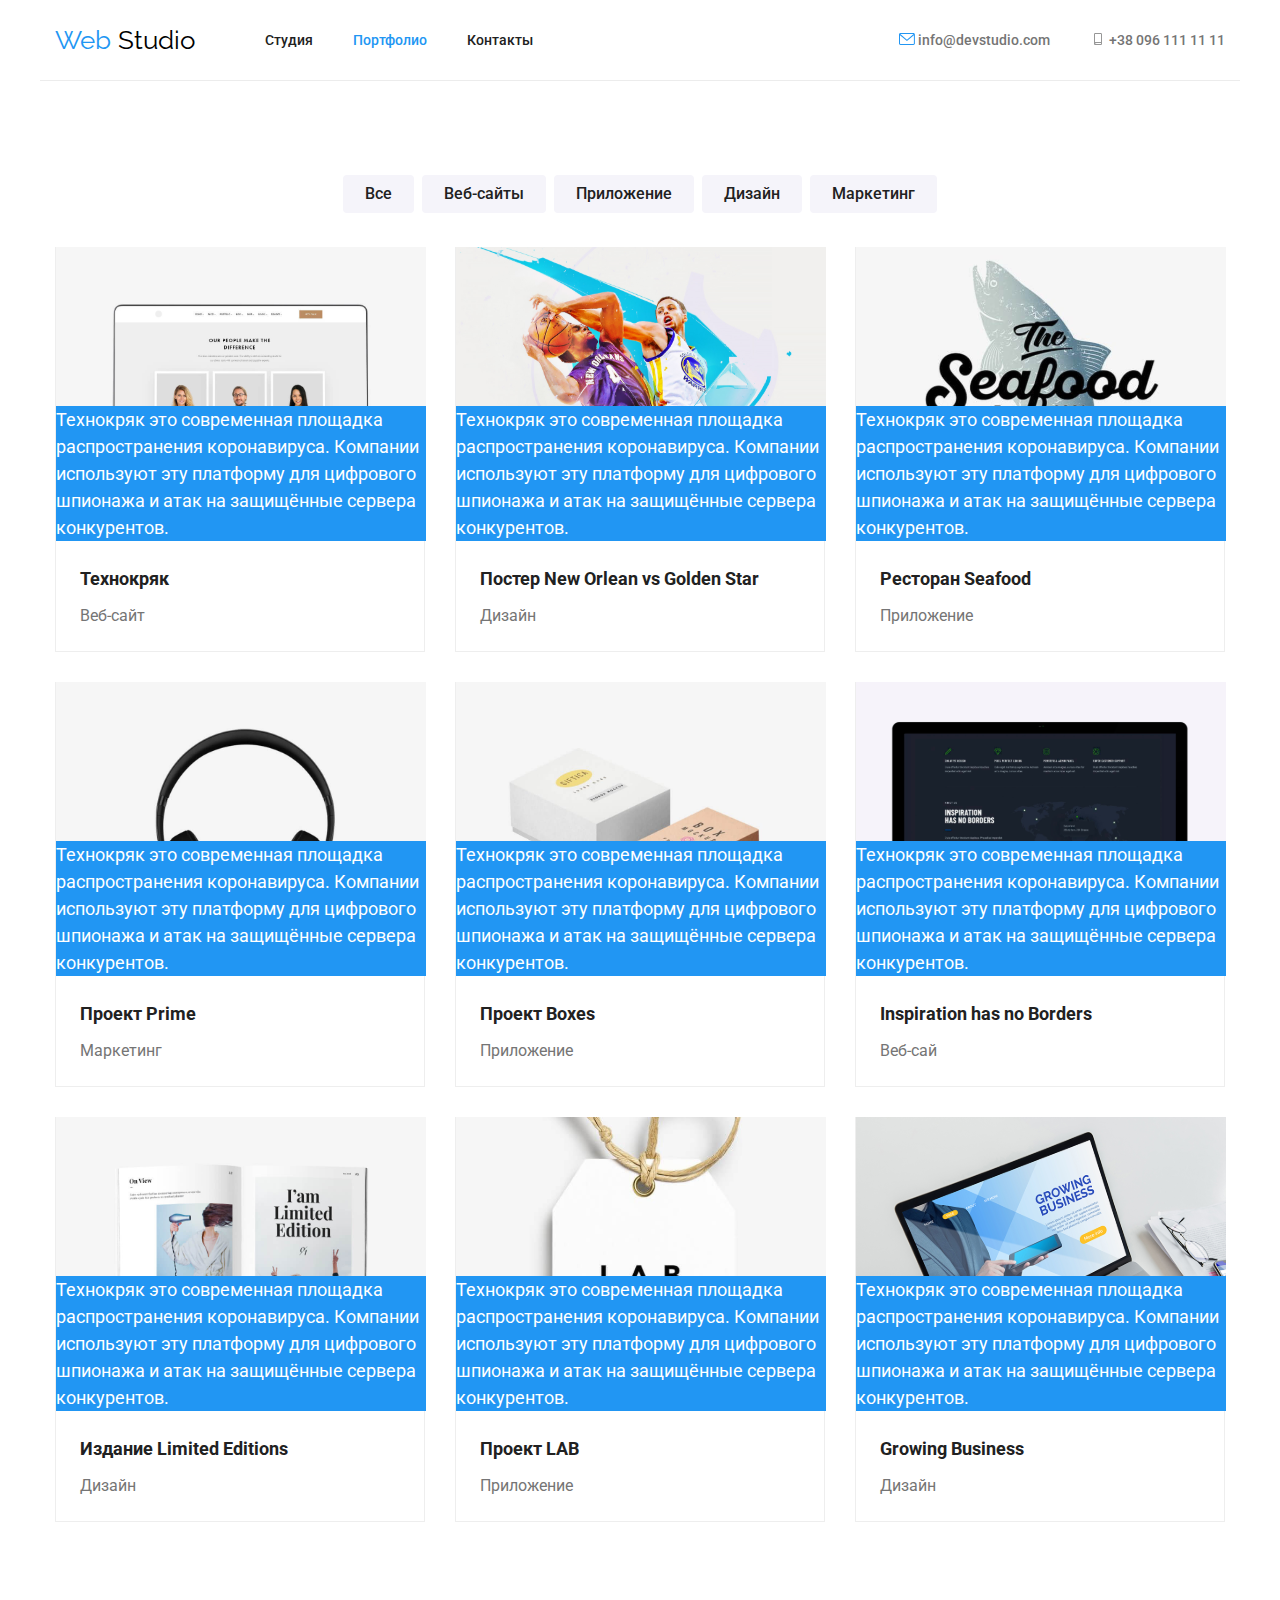
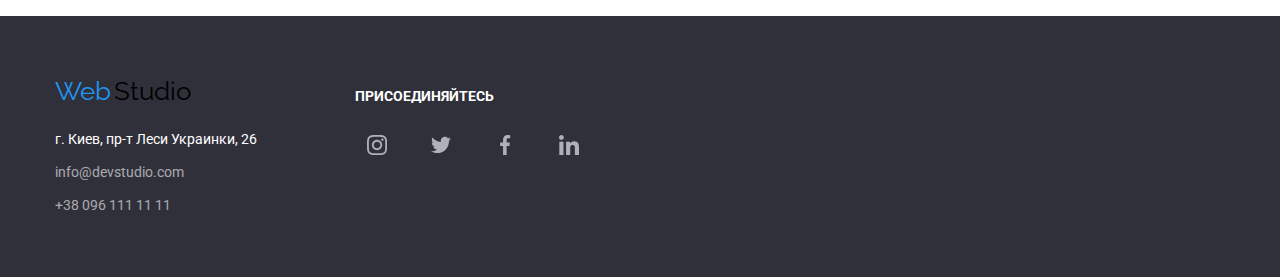
==== portfolio.html @ 3f3c2514 "Верстка сайта ver.1" ====
<!DOCTYPE html>
<html lang="en">
<head>
    <meta charset="UTF-8">
    <meta name="viewport" content="width=device-width, initial-scale=1.0">
    <title>portfolio</title>
    <link href="https://fonts.googleapis.com/css2?family=Raleway:wght@700&family=Roboto:wght@400;500;700&display=swap" rel="stylesheet">
    <link rel="stylesheet" href="./css/normalize.css">
    <link rel="stylesheet" href="./css/styles.css" >
    
</head>
<body>
        <!--Шапка-->
        <header class="header">
            <div class="container-nav">
                <div class="nav-container">
                    <nav class="nav-container">
                 
                        <a class="link list" href="./index.html"><span class="title-web logo link list">Web </span><span class="title-studio logo link list">Studio</span></a>
                            <ul class="site-nav-portfolio list nav-container">
                                <li class="link"><a class="link list" href="./index.html">Студия</a></li>
                                <li class="link"><a class="link list current" href="./portfolio.html">Портфолио</a></li>
                                <li class="link"><a class="list link" href="">Контакты</a></li>
                            </ul>
                
                    </nav>
                    
                        <ul class="auth-nav list nav-container">
                            <li class="link">
                                <a class="list link" href="mailto:info@devstudio.com">
                                    <svg class="auth-nav-svg" width="16" height="12">
                                        <use href="./images/symbol-defs.svg#icon-envelope"></use>
                                    </svg>
                                    info@devstudio.com
                                </a>   
                            </li>
                            <li class="link">
                                <a class="list link" href="tel:+380961111111">
                                    <svg class="auth-nav-svg" width="16" height="12">
                                        <use href="./images/symbol-defs.svg#icon-smartphone"></use>
                                    </svg>
                                    +38 096 111 11 11
                                </a>
                            </li>
                        </ul>
                    </div>
                       
            </div>
         </header>
<main>
    
    <section class="section-filtr">

        <div class="container-filtr">
            <ul class="list projects-filtr">
                <li class="link"><button class="filtr btn list link" type="button">Все</button></li>
                <li class="link"><button class="filtr btn list link" type="button">Веб-сайты</button></li>
                <li class="link"><button class="filtr btn list link" type="button">Приложение</button></li>
                <li class="link"><button class="filtr btn list link" type="button">Дизайн</button></li>
                <li class="link"><button class="filtr btn list link" type="button">Маркетинг</button></li>
            </ul>
        </div>
                
        <div class="container-projects">
            <ul class="list projects item">
                <div class="list-item">
                    <li class="">
                        <div class="container projectr about">
                            <a class="list" href="">
                                <img src="./images_portfolio/img.svg" width="370"
                                alt="">
                                <p class="project-title">Технокряк </p>
                                <p class="project-filtr">Веб-сайт</p>
                                <p class="projectr-about">Технокряк это современная площадка распространения коронавируса. Компании используют
                                эту платформу для цифрового шпионажа и атак на защищённые сервера конкурентов.</p> 
                            </a>
                        </div>    
                    </li>
                </div>
                <div class="list-item">
                    <li class="">
                        <div class="container projectr about">
                            <a class="list" href="">
                                <img src="./images_portfolio/img2.svg" width="370"
                             alt="">
                                <p class="project-title">Постер New Orlean vs Golden Star</p>
                                <p class="project-filtr">Дизайн</p>
                                <p class="projectr-about">Технокряк это современная площадка распространения коронавируса. Компании используют
                                    эту платформу для цифрового шпионажа и атак на защищённые сервера конкурентов.</p>
                            </a>
                        </div>
                    </li>
                </div>
                <div class="list-item">
                    <li class="">
                        
                        <div class="container projectr about">
                            <a class="list" href="">
                                <img src="./images_portfolio/img3.svg" width="370"
                        height="294" alt="">
                                <p class="project-title">Ресторан Seafood</p>
                                <p class="project-filtr">Приложение</p>
                                <p visibility: hidden; class="projectr-about">Технокряк это современная площадка распространения коронавируса. Компании используют
                                эту платформу для цифрового шпионажа и атак на защищённые сервера конкурентов.</p>
                            </a>
                        </div>
                        
                    </li>
                </div>
                <div class="list-item">
                    <li class="">
                        
                        <div class="container projectr about">
                            <a class="list" href="">
                                <img src="./images_portfolio/img4.svg" width="370"
                                alt="">
                                <p class="project-title">Проект Prime</p>
                                <p class="project-filtr">Маркетинг</p>
                                <p class="projectr-about">Технокряк это современная площадка распространения коронавируса. Компании используют
                                эту платформу для цифрового шпионажа и атак на защищённые сервера конкурентов.</p>
                            </a>
                        </div>
                    </li>
                </div>
                <div class="list-item">
                    <li class="">
                        
                        <div class="container projectr about">
                            <a class="list" href="">
                                <img src="./images_portfolio/img5.svg" width="370"
                                alt="">
                                <p class="project-title">Проект Boxes</p>
                                <p class="project-filtr">Приложение</p>
                                <p class="projectr-about">Технокряк это современная площадка распространения коронавируса. Компании используют
                                    эту платформу для цифрового шпионажа и атак на защищённые сервера конкурентов.</p>
                            </a>
                        </div>
                    </li>
                </div>
                <div class="list-item">
                    <li class="">
                        
                        <div class="container projectr about">
                            <a class="list" href="">
                                <img src="./images_portfolio/img6.svg" width="370"
                                height="294" alt="">
                                <p class="project-title">Inspiration has no Borders</p>
                                <p class="project-filtr">Веб-сай</p>
                                <p class="projectr-about">Технокряк это современная площадка распространения коронавируса. Компании используют
                                    эту платформу для цифрового шпионажа и атак на защищённые сервера конкурентов.</p>
                            </a>
                        </div>
                    </li>
                </div>
                <div class="list-item">
                    <li class="">
                           
                        <div class="container projectr about">
                            <a class="list" href="">
                                <img src="./images_portfolio/img7.svg" width="370"
                                 height="294" alt=""> 
                                <p class="project-title">Издание Limited Editions</p>
                                <p class="project-filtr">Дизайн</p>
                                <p class="projectr-about">Технокряк это современная площадка распространения коронавируса. Компании используют
                                    эту платформу для цифрового шпионажа и атак на защищённые сервера конкурентов.</p>
                            </a>
                        </div>
                    </li>
                </div>
                <div class="list-item">
                    <li class="">
                        
                        <div class="container projectr about">
                            <a class="list" href="">
                                <img src="./images_portfolio/img8.svg" width="370"
                                height="294" alt="">
                                <p class="project-title">Проект LAB</p>
                                <p class="project-filtr">Приложение</p>
                                <p class="projectr-about">Технокряк это современная площадка распространения коронавируса. Компании используют
                                    эту платформу для цифрового шпионажа и атак на защищённые сервера конкурентов.</p>
                            </a>
                        </div>
                    </li>
                </div>
                <div class="list-item">
                    <li class="">
                        
                        <div class="container projectr about">
                            <a class="list" href="">
                                <img src="./images_portfolio/img9.svg" max-width="370"
                                height="294" alt="">
                                <p class="project-title">Growing Business</p>
                                <p class="project-filtr">Дизайн</p>
                                <p class="projectr-about">Технокряк это современная площадка распространения коронавируса. Компании используют
                                    эту платформу для цифрового шпионажа и атак на защищённые сервера конкурентов.</p>
                            </a>
                        </div>
                    </li>  
                </div>      
            </ul>
         </div>
        
</section>
</main>
<footer>
    <div class="container">
            <div class="container-address">
                <div class="container-webstudio">
                    <a class="title link list" href="./index.html">
                        <span class="title-web">Web</span> <span class="title-studio">Studio</span>
                    </a>
            </div>
            <address>
                <ul class="list">
                    <li class="street">г. Киев, пр-т Леси Украинки, 26</li>
                    <li class="address"><a class="address link list" href="mailto:info@devstudio.com">info@devstudio.com</a></li>
                    <li class="address"><a class="address link list" href="tel:+380961111111">+38 096 111 11 11</a></li>
                </ul>
            </address>  
        </div>
        <div class="container-folow-me">         
            <p class="footer-title">Присоединяйтесь</p>
            <ul class="folow list">
                <li class="folow social-link">
                    <div class="team-icon">
                        <a class="link list" href="" aria-label="Силка на instagram" target="_blank" rel="noopener noreferrer">
                            <svg class="team-icon-svg">
                                <use href="./images/symbol-defs.svg#icon-instagram"></use>
                            </svg> 
                        </a>
                    </div>
                </li>
                <li class="folow social-link">
                    <div class="team-icon">
                        <a class="link list" href="" aria-label="Силка на twitter" target="_blank" rel="noopener noreferrer">
                            <svg class="team-icon-svg">
                                <use href="./images/symbol-defs.svg#icon-twitter"></use>
                            </svg> 
                        </a>
                    </div>
                </li>
                <li class="folow social-link">
                    <div class="team-icon">
                        <a class="link list" href="" aria-label="Силка на facebook" target="_blank" rel="noopener noreferrer">
                            <svg class="team-icon-svg">
                                <use href="./images/symbol-defs.svg#icon-facebook"></use>
                            </svg> 
                        </a>
                    </div>
                </li>
                <li class="folow social-link">
                    <div class="team-icon">
                        <a class="link list" href="" aria-label="Силка на linkedin" target="_blank" rel="noopener noreferrer">
                            <svg class="team-icon-svg">
                                <use href="./images/symbol-defs.svg#icon-linkedin"></use>
                            </svg> 
                        </a>
                    </div>
                </li>
            </ul>  
    </div>
               <!-- 
                                <b>Подпишитесь на рассылку</b>
                                <ul> 
                                    <li><a href="mailto:info@devstudio.com">E-mail</a></li>
                                    <li><button type="button" class="link" >Подписаться</button></li>
                                </ul> 
                        -->
                </div>
    </div>
    
</footer>
</body>
</html>
---- css/styles.css ----
/* CSS rules to specify families

font-family: 'Raleway', sans-serif;
font-family: 'Roboto', sans-serif; */

*,*::before,
*::after {
  box-sizing: inherit;
  /* outline: 1px solid red; */
}
/*  CCS перемение*/
:root {
   --primary-text-color: #757575;
   --title-text-color: #212121;
   --color-text-white: #ffffff 
}

body {
    box-sizing: border-box;
    background-color: #ffffff;
    color: var(--primary-text-color);
    font-family: 'Roboto', sans-serif;
    font-size: 14px;
    
}  
img {
    display: block;
}

h2, h3, p, img {
    margin: 0 0;
}

.list {
    border: none;
    list-style: none; 
    text-decoration: none;
    margin: 0 0;
    padding: 0 0;
   }

.container-nav {
    width: 1200px;
    padding-left: 15px;
    padding-right: 15px;
    margin: 0 auto;
    border-bottom: 1px solid #ECECEC;
    
}   
.nav-container {
    display: flex;
    align-items: center;
}

.header > .container {
    width: 1200px;
    padding: 25px 15px; 
    margin: 0 auto;
    
}   


/* .logo.link:hover,
.logo.link:focus, */
.site-nav .link:hover,
.site-nav .link:focus,
.auth-nav .link:hover,
.auth-nav .link:focus {
    color: #2196f3;
}

.site-nav .link.current,
.site-nav-portfolio .link.current{
    color: #2196F3;
    } 

.social-link :hover,
.social-link :focus {
    background-color: #2196F3;
}

.team-icon-svg :hover,
.team-icon-svg :focus {
    fill: #fff;
}

.conteiner-clients-logo :hover,
.conteiner-clients-logo :focus {
    border: 1px solid #2196F3;
    border-radius: 4px;
}
    
.site-nav .list {
    padding-top: 32px;
    padding-bottom: 32px;
    
    color: #212121;
    font-weight: 500;
    line-height: 1.142;
    } 

.site-nav .link:not(:last-child),
.auth-nav .link:not(:last-child){
    margin-right: 40px;
} 
.auth-nav{
    margin-left: auto;
}
.auth-nav .list {
    padding-top: 32px;
    padding-bottom: 32px;
    
    justify-content: flex-end;
    color: var(--primary-text-color);
    font-weight: 500;
    line-height:1.142;
   }

.auth-nav-svg {
    width: 16;
    height: 12;
}   

/* site nav */  
.title-web {
    padding-top: 24px;
    padding-bottom: 24px;

    font-family: 'Raleway', sans-serif;
    color:#2196F3;
    font-size: 26px;
    line-height: 1.192;
   
}

.title-studio {
    padding-top: 24px;
    padding-bottom: 24px;
    margin-right: 70px;
    font-family: 'Raleway', sans-serif;
    color: #000000;
    font-size: 26px;
    line-height: 1.192;
    }


   /*main*/

.hero {
    /* background:rgba(47, 48, 58, 0.8); */
    background-image: linear-gradient(to right, rgba(47, 48, 58, 0.8), rgba(47, 48, 58, 0.8)), url('../images/Header.jpg');
    background-repeat: no-repeat;
    background-size: cover;
    background: ;
   }

.hero .container {
    width: 1200px;
    height: 600px;
    padding: 120px 60px;
    margin: auto;
   
}
.hero-title {
/*    
    left: 732px;
    top: 440px; */
    color: var(--color-text-white);
    font-size: 44px;
    font-weight: 900;
    line-height:1.363;
    text-align: center;
    text-transform: uppercase;
    /* width: 1600px;
    height: 600px; */
    /* left: 0px; */
    /* top: 80px; */
    /* background: rgba(47, 48, 58, 0.8); */
    }
    
 .title-main {
    color: var(--title-text-color);
    font-weight: bold;
    font-size: 36px;
    line-height: 1.166;
    text-align: center;
    }

.baner {
    margin: 30px auto;
    width: 200px;
    height: 50px;
    padding: 10px 32px;
    color: var(--color-text-white);  
    background-color: #2196F3;  
    font-size: 16px;
    font-weight: 700;
    line-height:0.533;
    display: flex;
    align-items: center;
    text-align: center;
    box-shadow: 0px 4px 4px rgba(0, 0, 0, 0.15);
    border-radius: 4px;
    }

.btn-baner:hover,
.btn-baner:focus {
    color: var(--title-text-color);
    background-color: #ffffff;
    }

    /* Особености */




 .promo > .container {
    width: 1200px;
    padding: 94px 15px;
    margin: 0 auto;
}

.promo  .list {
    display: flex;
}

.promo  .feature:not(:last-child) {
    margin-right: 30px;
}

.future-images {
    width: 270px;
    height: 120px;
    background: #F5F4FA;
    border-radius: 4px;
    padding: 25px 100px;
}

.svg-future {
    width: 70px;
    height: 70px;
}

.feature > .title  {
    color: var(--title-text-color); 
    font-weight: bold;
    font-size: 14px;
    line-height: 0.875;
    text-transform: uppercase;
    margin-top: 30px;
    }

.feature > .about {
    width: 270px;
    margin-top: 10px;
    line-height: 1.714;
   }

/* .promo .container {
    width: 270px;

}

.feature {
    width: 270px;
    height: 120px;
    background: #F5F4FA;
    border-radius: 4px;
    padding: 25px 100px;
} */

 /* about-us */

.about-us > .container {
        width: 1200px;
        padding-top: 0;
        padding-bottom: 94px;
        padding-left: 15px;
        padding-right: 15px;
        margin: 0 auto;
        }

.about-us  .list{
    display: flex;
    margin-top: 50px;
}

.about-us .box:not(:last-child){
margin-right: 30px;
}

.box {
    position: relative;
}

.box .wwd {
    position: absolute;
    bottom: 0;
    left: 0;
    padding: 27px 85px;
    width: 370px;
    font-size: 14px;
    line-height: 1.142;
    text-align: center;
    font-weight: bold;
    text-transform: uppercase;
    color: var(--color-text-white);
    background-color: rgba(47, 48, 58,0.8); 
}

   /* Наша команда */

.team > .container {
    width: 1200px;
    padding: 94px 15px;
    margin: 0 auto;
    background: #F5F4FA;
 }

.team  .list {
    display: flex;
} 

.team .team-card:not(:last-child){
    margin-right: 30px;
}
.team .team-card {
    margin-top: 50px;
    box-shadow: 0px 1px 3px rgba(0, 0, 0, 0.12), 0px 1px 1px rgba(0, 0, 0, 0.14), 0px 2px 1px rgba(0, 0, 0, 0.2);
    border-radius: 0px 0px 4px 4px;
 }
.team .team-name {
     margin-top: 30px;
     margin-bottom: 10px;
     color: var(--title-text-color);
     font-size:  16px;
     font-weight: 500;
     line-height: 1.187;
     text-align: center;
     }
.team .team-prof  {
     margin-bottom: 16px;
     font-size: 16px;
     line-height: 1.187;
     text-align: center;
     }

.list.social {
    margin-bottom: 24px;
    margin-left: 32px;
}
     
.team-icon {
    display: flex;
    align-items: center;
    justify-content: center;
    width: 44px;
    height: 44px;
    margin-right: 10px;
    border-radius: 50%;
    
}

.team-icon-svg {
    width: 20px;
    height: 20px;
    fill: #AFB1B8;
}


    /* clients */

.clients .container {
    width: 1200px;
    padding: 94px 15px;
    margin: 0 auto;
}

.clients .list {
    margin-top: 50px;
    display: flex;
    /* justify-content: center; */
    
}

/* .clients .clients-padding{
    display: block;
    padding-left: 50px;
    width: 170px;
    border: 1px solid #AFB1B8;
    box-sizing: border-box;
    border-radius: 4px;
    align-items: center;
    justify-content: center;
} */

.conteiner-clients-logo {
    width: 170px;
    height: 90px;
    display: flex;
    align-items: center;
    justify-content: center;
    border: 1px solid #AFB1B8;
    border-radius: 4px;
    
    
}

.clients-logo-svg {
    display: flex;
}

.clients .clients-padding:not(:last-child){
    margin-right: 30px;
} 

    /* footer */
footer {
       background: #2F303A;
}
footer .container {
    display: flex;
    flex-direction: row;
    width: 1200px;
    padding: 60px 15px;
    margin: 0 auto;
}

.container-address {
    width: 300px;
}
.footer-title {
    width: 300px;
    color: var(--color-text-white);
    line-height: 16px;
    letter-spacing: 1.142;
    font-weight: bold;
    text-transform: uppercase;
}
.street {
    width: 300px;
    margin-top: 20px;
    color: var(--color-text-white);
    line-height: 24px;
    letter-spacing: 1.714;
    font-style: normal;
}
.address {
    margin-top: 9px;
    color:rgba(255, 255, 255, 0.6);
    line-height: 24px;
    font-style: normal;
}

.container-folow-me {
    width: 300px;
    padding-top: 12px;
} 

.container-folow-me .folow.list {
    display: flex;
    flex-wrap: wrap;
    width: 300px;
    margin-top: 20px;
   }

.folow {
    margin-right: 10px;
   }

.folow.list:not(:last-child) {
    margin-right: 0;
}

.container-folow {
    display: block;
    width: 600px;
    padding-top: 12px;
    
}

/* CSS Portfolio */

.site-nav-portfolio .link{
    padding-top: 32px;
    padding-bottom: 32px;
    
    color: #212121;
    font-weight: 500;
    font-weight: 14px;
    line-height: 1.142x;
    }

.site-nav-portfolio .link:not(:last-child),
.auth-nav .link:not(:last-child){
    margin-right: 40px;
}

.site-nav-portfolio .link:hover,
.site-nav-portfolio .link:focus,
.address :hover,
.address :focus {
    color: #2196f3;
}  

.btn:hover,
.btn:focus {
    color: var(--color-text-white);
    background-color: #2196F3;
    box-shadow: 0px 3px 1px rgba(0, 0, 0, 0.1), 0px 1px 2px rgba(0, 0, 0, 0.08), 0px 2px 2px rgba(0, 0, 0, 0.12);
}

.section-filtr .container-filtr{
   width: 1200px;
   padding-left: 15px;
   padding-right: 15px;
   margin: 94px auto 34px; 
    
}

.projects-filtr{
    
    display: flex;
    justify-content: center;
}

.projects-filtr .link:not(:last-child){
    margin-right: 8px;
}

.container-projects{
    width: 1200px;
    padding: 0 15px;
    margin: 0 auto 94px;
} 

.container-projects .projects.item {
   display: flex;
   flex-wrap: wrap;
   margin: -15px;
   }

.container.projectr.about{
    position: relative;
    display: block;
    width: 370px;
    border-left: 1px solid #EEEEEE;
    border-right: 1px solid #EEEEEE;
    border-bottom: 1px solid #EEEEEE;
    /* border: 1px solid #EEEEEE;
    box-sizing: border-box; */
}   
.list-item{
    /* border: 1px solid #EEEEEE;
    box-sizing: border-box;
    width: 370px; */
    margin: 15px;
   /* width: calc((100% - 60px) / 3);
   margin-bottom: 30px;
   margin-right: 30px; */
}

.projects.item .list{
    
}

/* .list-item:nth-child(3n){
    margin-right: 0;
}

.list-item:nth-last-child(-n + 3) {
    margin-bottom: 0;
} */

.filtr {
    padding: 6px 22px;
    color: var(--title-text-color);
    font-size: 16px;
    font-weight: 500;
    line-height: 1.625;
    border-radius: 4px;
    background-color: #F5F4FA;
   }

.project-title {
    margin: 20px 24px 0;
    color: var(--title-text-color);
    font-weight: bold;
    font-size: 18px;
    line-height: 2;
    }
.project-filtr {
    margin: 4px 24px 20px;
    color: var(--primary-text-color);
    font-size: 16px;
    line-height: 1.875;
    }

.projectr-about {
    position: absolute;
    left: 0;
    bottom: 110px;
    display: ;
    color: var(--color-text-white);
    font-size: 18px;
    line-height: 1.5;
    background-color: #2196F3;
    width: 370px;
}
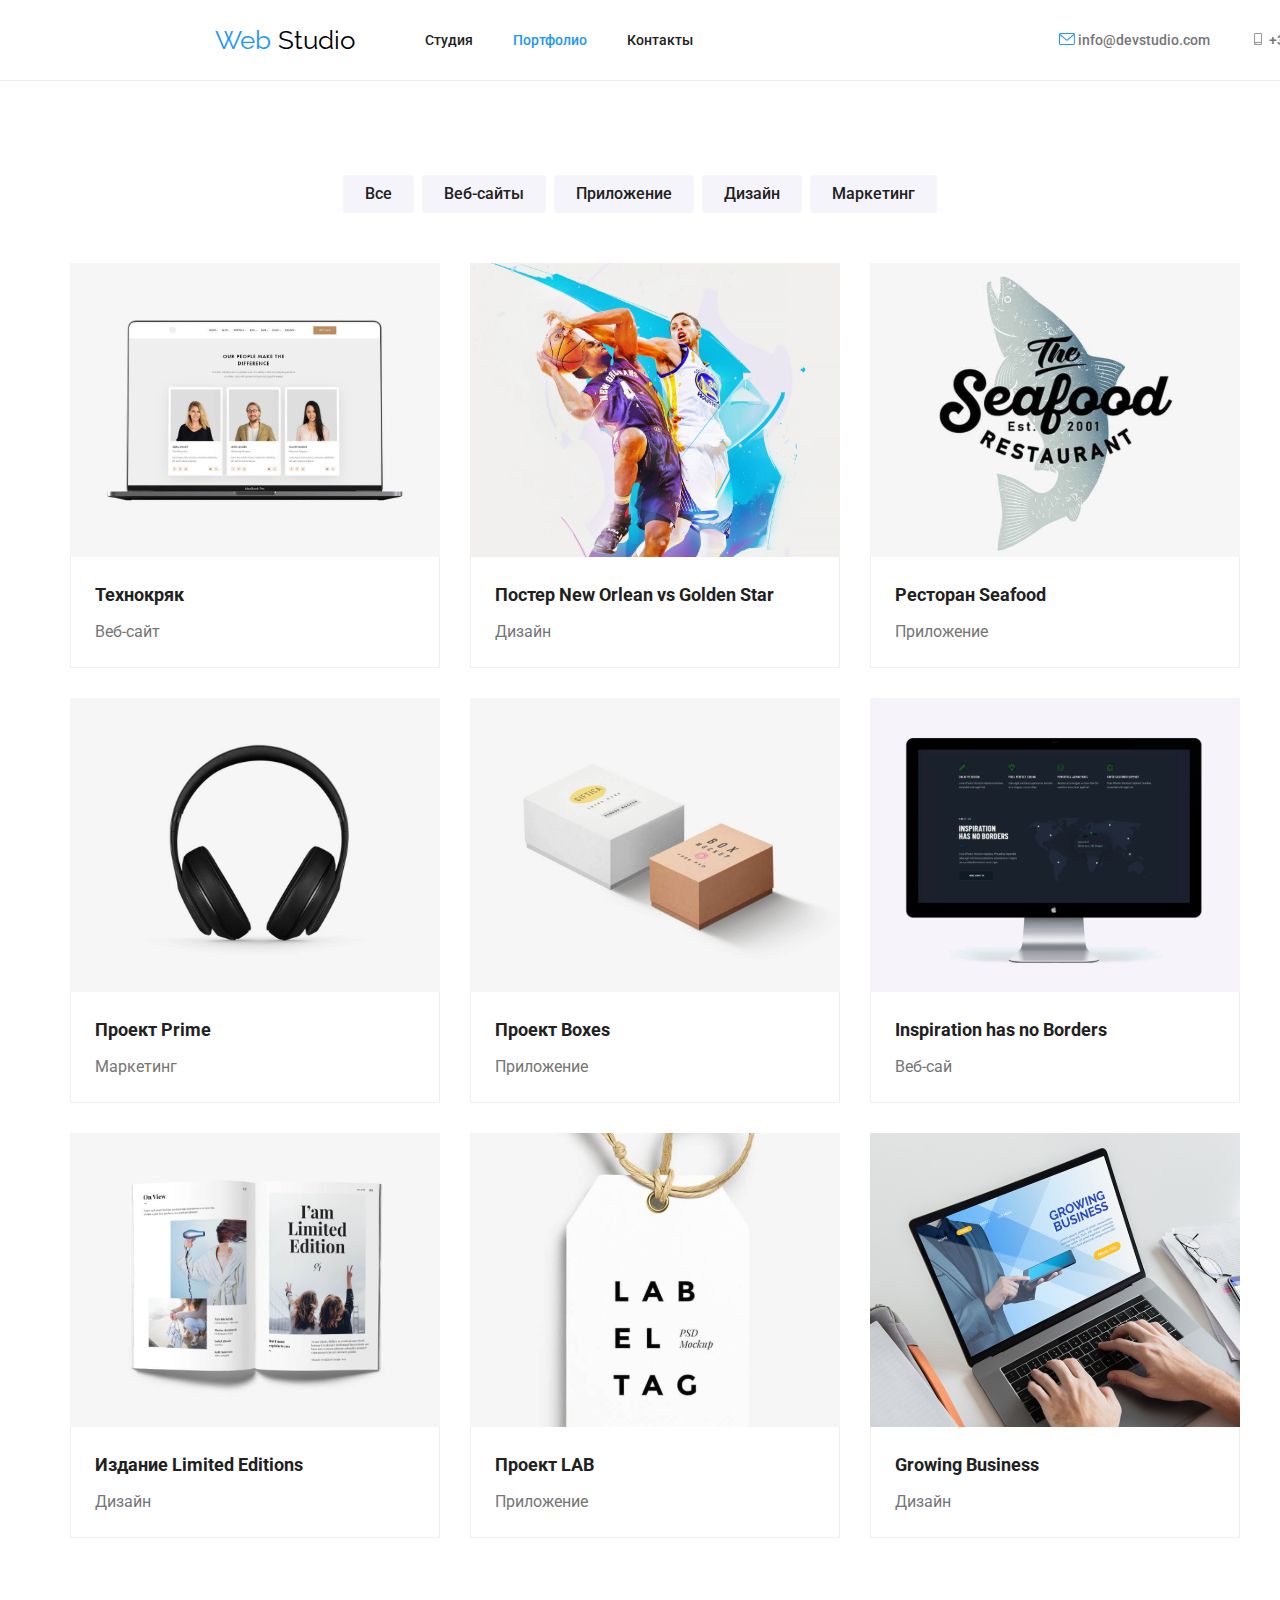
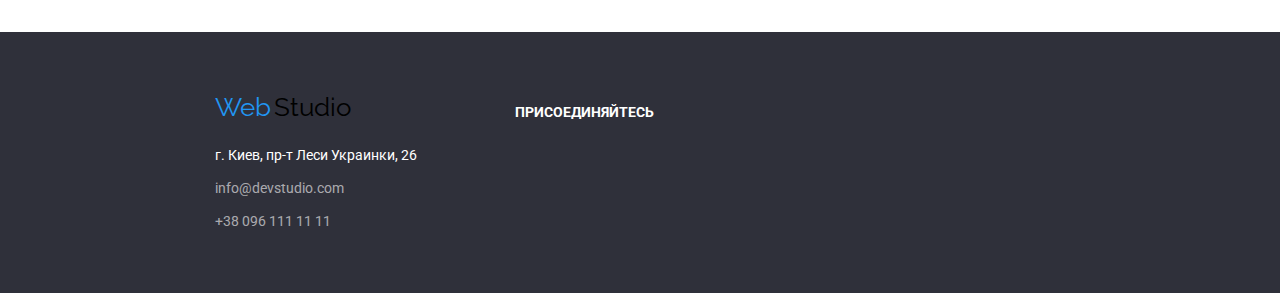
==== commit e92f1818: "Верстка сайта ver.1.2" ====
--- a/portfolio.html
+++ b/portfolio.html
@@ -15,14 +15,14 @@
             <div class="container-nav">
                 <div class="nav-container">
                     <nav class="nav-container">
-                 
+                    
                         <a class="link list" href="./index.html"><span class="title-web logo link list">Web </span><span class="title-studio logo link list">Studio</span></a>
                             <ul class="site-nav-portfolio list nav-container">
                                 <li class="link"><a class="link list" href="./index.html">Студия</a></li>
                                 <li class="link"><a class="link list current" href="./portfolio.html">Портфолио</a></li>
                                 <li class="link"><a class="list link" href="">Контакты</a></li>
-                            </ul>
-                
+                        </ul>
+                    
                     </nav>
                     
                         <ul class="auth-nav list nav-container">
@@ -43,7 +43,7 @@
                                 </a>
                             </li>
                         </ul>
-                    </div>
+                </div>
                        
             </div>
          </header>
@@ -67,12 +67,13 @@
                     <li class="">
                         <div class="container projectr about">
                             <a class="list" href="">
-                                <img src="./images_portfolio/img.svg" width="370"
-                                alt="">
-                                <p class="project-title">Технокряк </p>
-                                <p class="project-filtr">Веб-сайт</p>
-                                <p class="projectr-about">Технокряк это современная площадка распространения коронавируса. Компании используют
-                                эту платформу для цифрового шпионажа и атак на защищённые сервера конкурентов.</p> 
+                                <img src="./images_portfolio/img.svg"  alt="">
+                                <div class="container-project-title">
+                                    <p class="project-title">Технокряк </p>
+                                    <p class="project-filtr">Веб-сайт</p>
+                                    <p class="projectr-about">Технокряк это современная площадка распространения коронавируса. Компании используют
+                                    эту платформу для цифрового шпионажа и атак на защищённые сервера конкурентов.</p>
+                                </div> 
                             </a>
                         </div>    
                     </li>
@@ -81,27 +82,29 @@
                     <li class="">
                         <div class="container projectr about">
                             <a class="list" href="">
-                                <img src="./images_portfolio/img2.svg" width="370"
-                             alt="">
-                                <p class="project-title">Постер New Orlean vs Golden Star</p>
-                                <p class="project-filtr">Дизайн</p>
-                                <p class="projectr-about">Технокряк это современная площадка распространения коронавируса. Компании используют
-                                    эту платформу для цифрового шпионажа и атак на защищённые сервера конкурентов.</p>
-                            </a>
-                        </div>
-                    </li>
-                </div>
-                <div class="list-item">
-                    <li class="">
-                        
-                        <div class="container projectr about">
-                            <a class="list" href="">
-                                <img src="./images_portfolio/img3.svg" width="370"
-                        height="294" alt="">
-                                <p class="project-title">Ресторан Seafood</p>
-                                <p class="project-filtr">Приложение</p>
-                                <p visibility: hidden; class="projectr-about">Технокряк это современная площадка распространения коронавируса. Компании используют
-                                эту платформу для цифрового шпионажа и атак на защищённые сервера конкурентов.</p>
+                                <img src="./images_portfolio/img2.svg" width="370" alt="">
+                                <div class="container-project-title"> 
+                                    <p class="project-title">Постер New Orlean vs Golden Star</p>
+                                    <p class="project-filtr">Дизайн</p>
+                                    <p class="projectr-about">Технокряк это современная площадка распространения коронавируса. Компании используют
+                                    эту платформу для цифрового шпионажа и атак на защищённые сервера конкурентов.</p>
+                                </div>
+                            </a>
+                        </div>
+                    </li>
+                </div>
+                <div class="list-item">
+                    <li class="">
+                        
+                        <div class="container projectr about">
+                            <a class="list" href="">
+                                <img src="./images_portfolio/img3.svg" width="370" height="294" alt="">
+                                <div class="container-project-title">
+                                    <p class="project-title">Ресторан Seafood</p>
+                                    <p class="project-filtr">Приложение</p>
+                                    <p visibility: hidden; class="projectr-about">Технокряк это современная площадка распространения коронавируса. Компании используют
+                                    эту платформу для цифрового шпионажа и атак на защищённые сервера конкурентов.</p>
+                                </div>
                             </a>
                         </div>
                         
@@ -114,10 +117,12 @@
                             <a class="list" href="">
                                 <img src="./images_portfolio/img4.svg" width="370"
                                 alt="">
-                                <p class="project-title">Проект Prime</p>
-                                <p class="project-filtr">Маркетинг</p>
-                                <p class="projectr-about">Технокряк это современная площадка распространения коронавируса. Компании используют
-                                эту платформу для цифрового шпионажа и атак на защищённые сервера конкурентов.</p>
+                                <div class="container-project-title">
+                                    <p class="project-title">Проект Prime</p>
+                                    <p class="project-filtr">Маркетинг</p>
+                                    <p class="projectr-about">Технокряк это современная площадка распространения коронавируса. Компании используют
+                                    эту платформу для цифрового шпионажа и атак на защищённые сервера конкурентов.</p>
+                                </div>    
                             </a>
                         </div>
                     </li>
@@ -129,10 +134,12 @@
                             <a class="list" href="">
                                 <img src="./images_portfolio/img5.svg" width="370"
                                 alt="">
-                                <p class="project-title">Проект Boxes</p>
-                                <p class="project-filtr">Приложение</p>
-                                <p class="projectr-about">Технокряк это современная площадка распространения коронавируса. Компании используют
-                                    эту платформу для цифрового шпионажа и атак на защищённые сервера конкурентов.</p>
+                                <div class="container-project-title">
+                                    <p class="project-title">Проект Boxes</p>
+                                    <p class="project-filtr">Приложение</p>
+                                    <p class="projectr-about">Технокряк это современная площадка распространения коронавируса. Компании используют
+                                        эту платформу для цифрового шпионажа и атак на защищённые сервера конкурентов.</p>
+                                </div>        
                             </a>
                         </div>
                     </li>
@@ -144,10 +151,12 @@
                             <a class="list" href="">
                                 <img src="./images_portfolio/img6.svg" width="370"
                                 height="294" alt="">
-                                <p class="project-title">Inspiration has no Borders</p>
-                                <p class="project-filtr">Веб-сай</p>
-                                <p class="projectr-about">Технокряк это современная площадка распространения коронавируса. Компании используют
-                                    эту платформу для цифрового шпионажа и атак на защищённые сервера конкурентов.</p>
+                                <div class="container-project-title">
+                                    <p class="project-title">Inspiration has no Borders</p>
+                                    <p class="project-filtr">Веб-сай</p>
+                                    <p class="projectr-about">Технокряк это современная площадка распространения коронавируса. Компании используют
+                                        эту платформу для цифрового шпионажа и атак на защищённые сервера конкурентов.</p>
+                                </div>        
                             </a>
                         </div>
                     </li>
@@ -158,26 +167,29 @@
                         <div class="container projectr about">
                             <a class="list" href="">
                                 <img src="./images_portfolio/img7.svg" width="370"
-                                 height="294" alt=""> 
-                                <p class="project-title">Издание Limited Editions</p>
-                                <p class="project-filtr">Дизайн</p>
-                                <p class="projectr-about">Технокряк это современная площадка распространения коронавируса. Компании используют
-                                    эту платформу для цифрового шпионажа и атак на защищённые сервера конкурентов.</p>
-                            </a>
-                        </div>
-                    </li>
-                </div>
-                <div class="list-item">
-                    <li class="">
-                        
-                        <div class="container projectr about">
-                            <a class="list" href="">
-                                <img src="./images_portfolio/img8.svg" width="370"
-                                height="294" alt="">
-                                <p class="project-title">Проект LAB</p>
-                                <p class="project-filtr">Приложение</p>
-                                <p class="projectr-about">Технокряк это современная площадка распространения коронавируса. Компании используют
-                                    эту платформу для цифрового шпионажа и атак на защищённые сервера конкурентов.</p>
+                                 height="294" alt="">
+                                <div class="container-project-title">  
+                                    <p class="project-title">Издание Limited Editions</p>
+                                    <p class="project-filtr">Дизайн</p>
+                                    <p class="projectr-about">Технокряк это современная площадка распространения коронавируса. Компании используют
+                                    эту платформу для цифрового шпионажа и атак на защищённые сервера конкурентов.</p>
+                                </div>        
+                            </a>
+                        </div>
+                    </li>
+                </div>
+                <div class="list-item">
+                    <li class="">
+                        
+                        <div class="container projectr about">
+                            <a class="list" href="">
+                                <img src="./images_portfolio/img8.svg" width="370" alt="">
+                                <div class="container-project-title">
+                                    <p class="project-title">Проект LAB</p>
+                                    <p class="project-filtr">Приложение</p>
+                                    <p class="projectr-about">Технокряк это современная площадка распространения коронавируса. Компании используют
+                                        эту платформу для цифрового шпионажа и атак на защищённые сервера конкурентов.</p>
+                                </div>        
                             </a>
                         </div>
                     </li>
@@ -189,18 +201,18 @@
                             <a class="list" href="">
                                 <img src="./images_portfolio/img9.svg" max-width="370"
                                 height="294" alt="">
-                                <p class="project-title">Growing Business</p>
-                                <p class="project-filtr">Дизайн</p>
-                                <p class="projectr-about">Технокряк это современная площадка распространения коронавируса. Компании используют
-                                    эту платформу для цифрового шпионажа и атак на защищённые сервера конкурентов.</p>
+                                <div class="container-project-title">
+                                    <p class="project-title">Growing Business</p>
+                                    <p class="project-filtr">Дизайн</p>
+                                    <p class="projectr-about">Технокряк это современная площадка распространения коронавируса. Компании используют
+                                        эту платформу для цифрового шпионажа и атак на защищённые сервера конкурентов.</p>
+                                </div>        
                             </a>
                         </div>
                     </li>  
                 </div>      
             </ul>
          </div>
-        
-</section>
 </main>
 <footer>
     <div class="container">
--- a/css/styles.css
+++ b/css/styles.css
@@ -44,12 +44,18 @@
     padding-left: 15px;
     padding-right: 15px;
     margin: 0 auto;
-    border-bottom: 1px solid #ECECEC;
+    
     
 }   
 .nav-container {
     display: flex;
     align-items: center;
+}
+
+.header {
+    margin: 0 auto;
+    width: 1600px;
+    border-bottom: 1px solid #ECECEC;
 }
 
 .header > .container {
@@ -65,29 +71,39 @@
 .site-nav .link:hover,
 .site-nav .link:focus,
 .auth-nav .link:hover,
-.auth-nav .link:focus {
+.auth-nav .link:focus,
+.auth-nav-svg:focus,
+.auth-nav-svg:hover {
     color: #2196f3;
+    fill: #2196f3;
 }
 
 .site-nav .link.current,
 .site-nav-portfolio .link.current{
     color: #2196F3;
-    } 
-
-.social-link :hover,
+   
+} 
+
+/* .social-link :hover,
 .social-link :focus {
     background-color: #2196F3;
-}
+} */
 
 .team-icon-svg :hover,
 .team-icon-svg :focus {
     fill: #fff;
-}
-
-.conteiner-clients-logo :hover,
-.conteiner-clients-logo :focus {
-    border: 1px solid #2196F3;
-    border-radius: 4px;
+    background-color: #2196F3;
+}
+
+.list-item:hover,
+.list-item:focus {
+    box-shadow: 0px 1px 1px rgba(0, 0, 0, 0.12), 0px 4px 4px rgba(0, 0, 0, 0.06), 1px 4px 6px rgba(0, 0, 0, 0.16);
+}
+
+.clients-padding :hover,
+.clients-padding :focus {
+    border: solid #2196F3;
+    fill: #2196f3; 
 }
     
 .site-nav .list {
@@ -119,7 +135,9 @@
 .auth-nav-svg {
     width: 16;
     height: 12;
+    fill: #757575;
 }   
+
 
 /* site nav */  
 .title-web {
@@ -147,36 +165,32 @@
    /*main*/
 
 .hero {
+   width: 1600px;
+    margin: 0 auto 0;
     /* background:rgba(47, 48, 58, 0.8); */
     background-image: linear-gradient(to right, rgba(47, 48, 58, 0.8), rgba(47, 48, 58, 0.8)), url('../images/Header.jpg');
     background-repeat: no-repeat;
     background-size: cover;
-    background: ;
-   }
+}
 
 .hero .container {
     width: 1200px;
     height: 600px;
-    padding: 120px 60px;
+    padding-top: 200px;
     margin: auto;
    
 }
+
 .hero-title {
-/*    
-    left: 732px;
-    top: 440px; */
+    margin-top: 0;
+    margin-bottom: 0;
     color: var(--color-text-white);
     font-size: 44px;
     font-weight: 900;
     line-height:1.363;
     text-align: center;
     text-transform: uppercase;
-    /* width: 1600px;
-    height: 600px; */
-    /* left: 0px; */
-    /* top: 80px; */
-    /* background: rgba(47, 48, 58, 0.8); */
-    }
+}
     
  .title-main {
     color: var(--title-text-color);
@@ -293,10 +307,14 @@
     position: relative;
 }
 
+.wwd {
+    position: absolute;
+    left: 0;
+    bottom: 0;
+}
+
 .box .wwd {
-    position: absolute;
-    bottom: 0;
-    left: 0;
+    
     padding: 27px 85px;
     width: 370px;
     font-size: 14px;
@@ -310,13 +328,21 @@
 
    /* Наша команда */
 
+.team {
+    margin: 0 auto ;
+    width: 1600px;
+    background: #F5F4FA;
+}
+
 .team > .container {
     width: 1200px;
     padding: 94px 15px;
     margin: 0 auto;
-    background: #F5F4FA;
- }
-
+}
+
+.title-main.team {
+    margin-bottom: 50px;
+}
 .team  .list {
     display: flex;
 } 
@@ -325,7 +351,6 @@
     margin-right: 30px;
 }
 .team .team-card {
-    margin-top: 50px;
     box-shadow: 0px 1px 3px rgba(0, 0, 0, 0.12), 0px 1px 1px rgba(0, 0, 0, 0.14), 0px 2px 1px rgba(0, 0, 0, 0.2);
     border-radius: 0px 0px 4px 4px;
  }
@@ -362,6 +387,7 @@
 }
 
 .team-icon-svg {
+    padding: 22px 22px;
     width: 20px;
     height: 20px;
     fill: #AFB1B8;
@@ -383,7 +409,13 @@
     
 }
 
-/* .clients .clients-padding{
+.clients-padding {
+    border: 1px solid #AFB1B8;
+    border-radius: 4px;
+
+}
+
+/* .clients {
     display: block;
     padding-left: 50px;
     width: 170px;
@@ -400,14 +432,15 @@
     display: flex;
     align-items: center;
     justify-content: center;
-    border: 1px solid #AFB1B8;
-    border-radius: 4px;
+    /* border: 1px solid #AFB1B8;
+    border-radius: 4px; */
     
     
 }
 
 .clients-logo-svg {
     display: flex;
+    fill: #AFB1B8;
 }
 
 .clients .clients-padding:not(:last-child){
@@ -416,7 +449,9 @@
 
     /* footer */
 footer {
-       background: #2F303A;
+   margin: 0 auto 0; 
+   width: 1600px; 
+   background: #2F303A;
 }
 footer .container {
     display: flex;
@@ -510,100 +545,162 @@
     box-shadow: 0px 3px 1px rgba(0, 0, 0, 0.1), 0px 1px 2px rgba(0, 0, 0, 0.08), 0px 2px 2px rgba(0, 0, 0, 0.12);
 }
 
-.section-filtr .container-filtr{
-   width: 1200px;
-   padding-left: 15px;
-   padding-right: 15px;
-   margin: 94px auto 34px; 
-    
-}
-
-.projects-filtr{
-    
-    display: flex;
-    justify-content: center;
-}
-
-.projects-filtr .link:not(:last-child){
-    margin-right: 8px;
-}
-
-.container-projects{
+.section-filtr {
     width: 1200px;
-    padding: 0 15px;
-    margin: 0 auto 94px;
-} 
-
-.container-projects .projects.item {
-   display: flex;
-   flex-wrap: wrap;
-   margin: -15px;
-   }
-
-.container.projectr.about{
+    padding-left: 15px;
+    padding-right: 15px;
+    padding-top: 94px;
+    padding-bottom: 94px;
+    margin: 0 auto 0; 
+     
+ }
+ 
+ .container-filtr {
+     margin-bottom: 50px;
+ }
+ 
+ .projects-filtr{
+     
+     display: flex;
+     justify-content: center;
+ }
+ 
+ .projects-filtr .link:not(:last-child){
+     margin-right: 8px;
+ }
+ 
+ .container-projects{
+     width: 1200px;
+     padding: 0 15px;
+     margin: 0 auto 0;
+ } 
+ 
+ .container-projects .projects.item {
+    display: flex;
+    flex-wrap: wrap;
+    margin: -15px;
+    }
+ 
+ .container.projectr.about{
     position: relative;
     display: block;
     width: 370px;
-    border-left: 1px solid #EEEEEE;
-    border-right: 1px solid #EEEEEE;
-    border-bottom: 1px solid #EEEEEE;
-    /* border: 1px solid #EEEEEE;
-    box-sizing: border-box; */
-}   
-.list-item{
-    /* border: 1px solid #EEEEEE;
-    box-sizing: border-box;
-    width: 370px; */
-    margin: 15px;
-   /* width: calc((100% - 60px) / 3);
-   margin-bottom: 30px;
-   margin-right: 30px; */
-}
-
-.projects.item .list{
-    
-}
-
-/* .list-item:nth-child(3n){
-    margin-right: 0;
-}
-
-.list-item:nth-last-child(-n + 3) {
-    margin-bottom: 0;
-} */
-
-.filtr {
-    padding: 6px 22px;
-    color: var(--title-text-color);
-    font-size: 16px;
-    font-weight: 500;
-    line-height: 1.625;
-    border-radius: 4px;
-    background-color: #F5F4FA;
-   }
-
-.project-title {
-    margin: 20px 24px 0;
-    color: var(--title-text-color);
-    font-weight: bold;
-    font-size: 18px;
-    line-height: 2;
+
+    transition-property: height;
+    transition-duration: 250ms; 
+    transition-timing-function: cubic-bezier(0.4, 0, 0.2, 1);
+     /* border-left: 1px solid #EEEEEE;
+     border-right: 1px solid #EEEEEE;
+     border-bottom: 1px solid #EEEEEE;
+     */
+ } 
+ 
+ .container.projectr.about img {
+     max-width: 100%;
+ } 
+ 
+ .container-project-title {
+     /* width: 370px; */
+     border-left: 1px solid #EEEEEE;
+     border-right: 1px solid #EEEEEE;
+     border-bottom: 1px solid #EEEEEE;
+ }
+ 
+ .list-item{
+     /* border: 1px solid #EEEEEE;
+     box-sizing: border-box;
+     width: 370px; */
+     margin: 15px;
+    /* width: calc((100% - 60px) / 3);
+    margin-bottom: 30px;
+    margin-right: 30px; */
+ }
+ 
+ .projects.item .list{
+     
+ }
+ 
+ /* .list-item:nth-child(3n){
+     margin-right: 0;
+ }
+ 
+ .list-item:nth-last-child(-n + 3) {
+     margin-bottom: 0;
+ } */
+ 
+ .filtr {
+     padding: 6px 22px;
+     color: var(--title-text-color);
+     font-size: 16px;
+     font-weight: 500;
+     line-height: 1.625;
+     border-radius: 4px;
+     background-color: #F5F4FA;
     }
-.project-filtr {
-    margin: 4px 24px 20px;
-    color: var(--primary-text-color);
-    font-size: 16px;
-    line-height: 1.875;
-    }
-
-.projectr-about {
+ 
+ .project-title {
+     margin: 0 24px 0;
+     padding-top: 20px;
+     color: var(--title-text-color);
+     font-weight: bold;
+     font-size: 18px;
+     line-height: 2;
+     }
+ .project-filtr {
+     margin: 4px 24px 20px;
+     color: var(--primary-text-color);
+     font-size: 16px;
+     line-height: 1.875;
+     }
+ 
+ .projectr-about {
+     display: inline-block;
+     position: absolute;
+     left: 0;
+     bottom: 110px;
+     width: 100%;
+     height: 73%;
+     opacity: 0;
+     text-align: center;
+     
+     /* display: none; */
+     color: var(--color-text-white);
+     font-size: 18px;
+     line-height: 1.5;
+     background-color: rgba(33, 150, 243, 0.9);;
+     width: 370px;
+     
+ }
+
+.container.projectr.about:hover .projectr-about {
+    opacity: 1;
+}
+
+
+.backdrop {
+    position: fixed;
+    left: 50%;
+    top: 25%;
+    transform: translate(-50%, -50%);
+    width: 1600px;
+    height: 1024px;
+    
+    background-color: rgba(0, 0, 0, 0.1);
+
+}
+
+.backdrop.is-hidden {
+    opacity: 0;
+    pointer-events: none;
+}
+
+.modal {
     position: absolute;
-    left: 0;
-    bottom: 110px;
-    display: ;
-    color: var(--color-text-white);
-    font-size: 18px;
-    line-height: 1.5;
-    background-color: #2196F3;
-    width: 370px;
+    left: 50%;
+    top: 50%;
+    transform: translate(-50%, -50%);
+    width: 528px;
+    height: 581px;
+    
+    background-color: #fff;
 }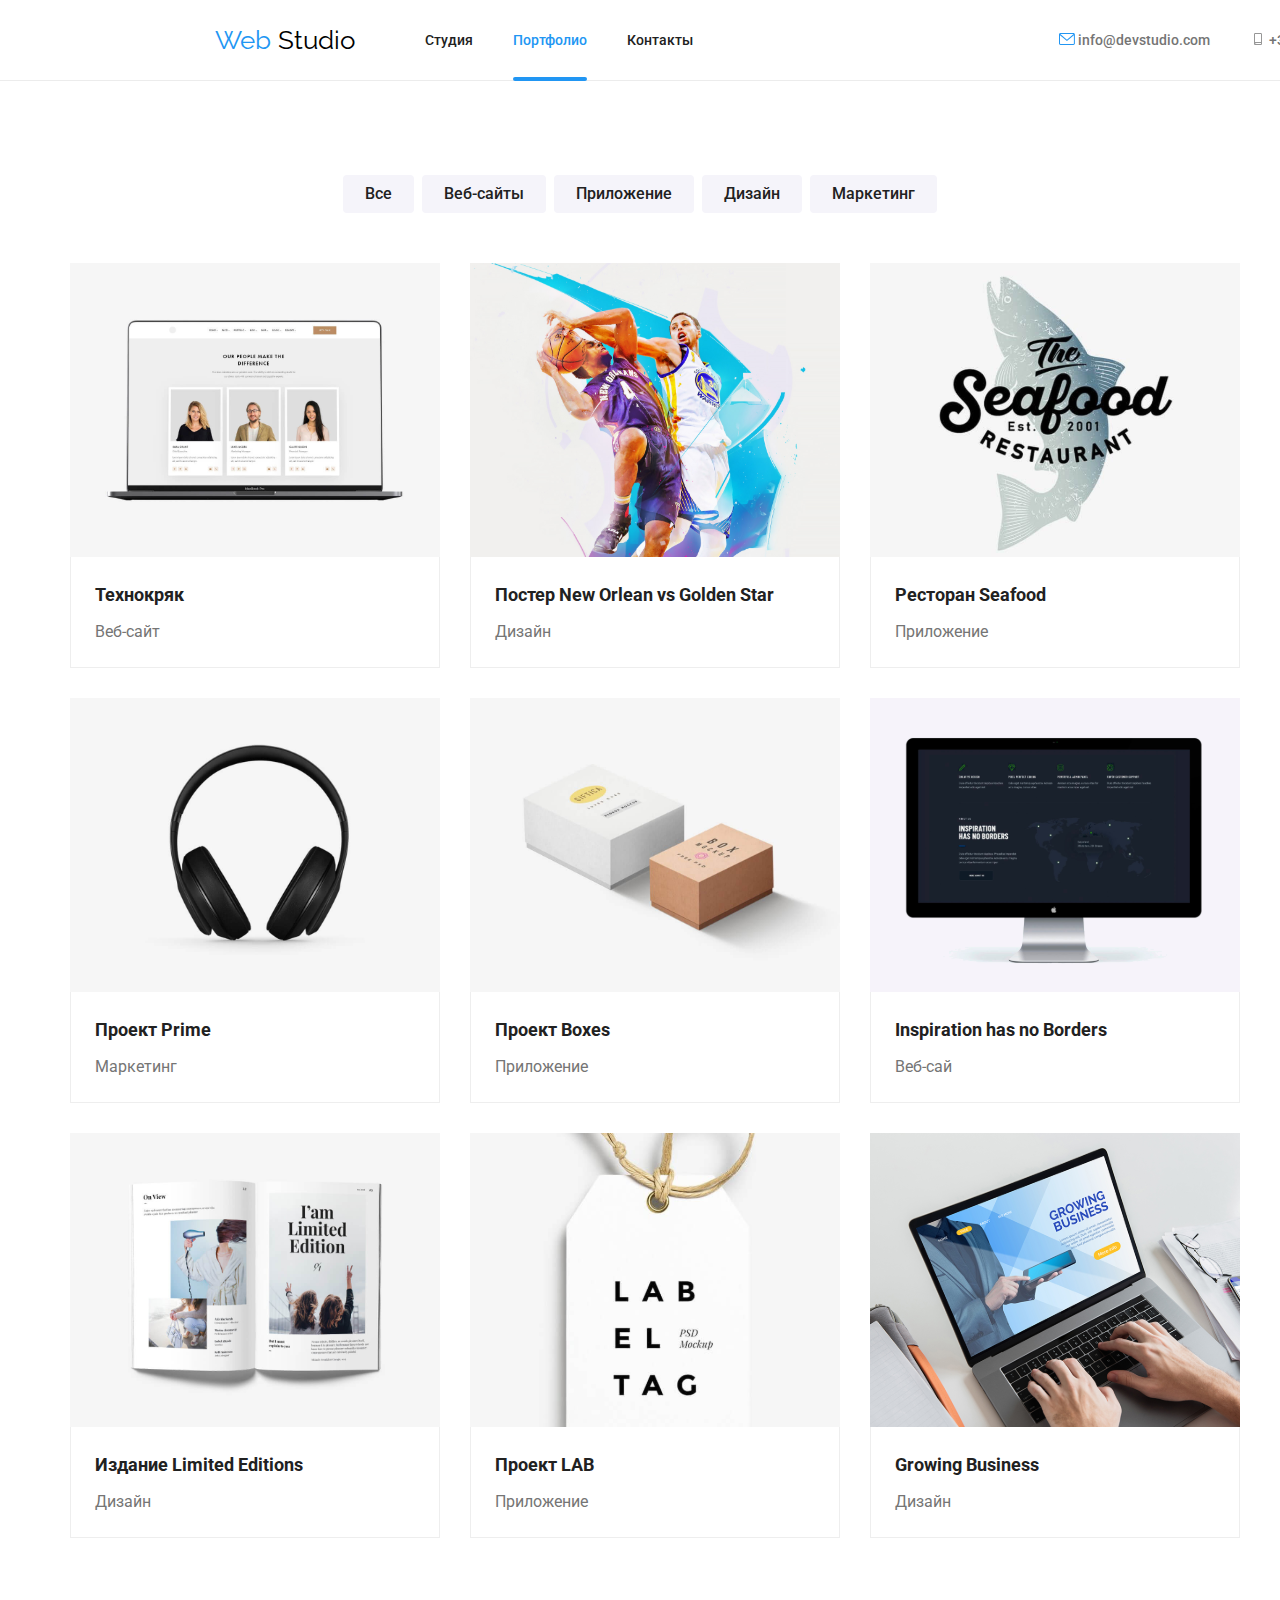
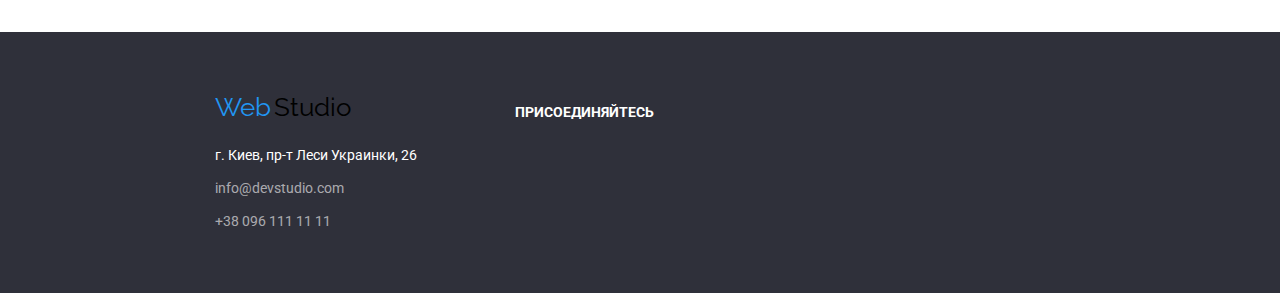
==== commit c58ba0e7: "Верстка сайта ver.1.2" ====
--- a/portfolio.html
+++ b/portfolio.html
@@ -65,150 +65,138 @@
             <ul class="list projects item">
                 <div class="list-item">
                     <li class="">
-                        <div class="container projectr about">
-                            <a class="list" href="">
+                        <a class="list" href=""></a>
+                            <div class="container projectr about">                           
                                 <img src="./images_portfolio/img.svg"  alt="">
-                                <div class="container-project-title">
-                                    <p class="project-title">Технокряк </p>
-                                    <p class="project-filtr">Веб-сайт</p>
-                                    <p class="projectr-about">Технокряк это современная площадка распространения коронавируса. Компании используют
+                                <p class="projectr-about">Технокряк это современная площадка распространения коронавируса. Компании используют
                                     эту платформу для цифрового шпионажа и атак на защищённые сервера конкурентов.</p>
-                                </div> 
-                            </a>
-                        </div>    
-                    </li>
-                </div>
-                <div class="list-item">
-                    <li class="">
-                        <div class="container projectr about">
-                            <a class="list" href="">
+                            </div>         
+                            <div class="container-project-title">
+                                <p class="project-title">Технокряк </p>
+                                <p class="project-filtr">Веб-сайт</p>
+                                    
+                            </div> 
+                        </a>   
+                    </li>
+                </div>
+                <div class="list-item">
+                    <li class="">
+                        <a class="list" href="">
+                            <div class="container projectr about">
                                 <img src="./images_portfolio/img2.svg" width="370" alt="">
-                                <div class="container-project-title"> 
-                                    <p class="project-title">Постер New Orlean vs Golden Star</p>
-                                    <p class="project-filtr">Дизайн</p>
-                                    <p class="projectr-about">Технокряк это современная площадка распространения коронавируса. Компании используют
+                                <p class="projectr-about">Технокряк это современная площадка распространения коронавируса. Компании используют
+                                эту платформу для цифрового шпионажа и атак на защищённые сервера конкурентов.</p>
+                            </div>   
+                            <div class="container-project-title"> 
+                                <p class="project-title">Постер New Orlean vs Golden Star</p>
+                                <p class="project-filtr">Дизайн</p>
+                            </div>
+                        </a>
+                    </li>
+                </div>
+                <div class="list-item">
+                    <li class="">
+                        <a class="list" href="">
+                            <div class="container projectr about">
+                                <img src="./images_portfolio/img3.svg" width="370" height="294" alt="">
+                                <p visibility: hidden; class="projectr-about">Технокряк это современная площадка распространения коронавируса. Компании используют
+                                эту платформу для цифрового шпионажа и атак на защищённые сервера конкурентов.</p>
+                            </div>
+                            <div class="container-project-title">
+                                <p class="project-title">Ресторан Seafood</p>
+                                <p class="project-filtr">Приложение</p>
+                            </div>
+                        </a>
+                    </li>
+                </div>
+                <div class="list-item">
+                    <li class="">
+                        <a class="list" href="">
+                            <div class="container projectr about">
+                                <img src="./images_portfolio/img4.svg" width="370" alt="">
+                                <p class="projectr-about">Технокряк это современная площадка распространения коронавируса. Компании используют
                                     эту платформу для цифрового шпионажа и атак на защищённые сервера конкурентов.</p>
-                                </div>
-                            </a>
-                        </div>
-                    </li>
-                </div>
-                <div class="list-item">
-                    <li class="">
-                        
-                        <div class="container projectr about">
-                            <a class="list" href="">
-                                <img src="./images_portfolio/img3.svg" width="370" height="294" alt="">
-                                <div class="container-project-title">
-                                    <p class="project-title">Ресторан Seafood</p>
-                                    <p class="project-filtr">Приложение</p>
-                                    <p visibility: hidden; class="projectr-about">Технокряк это современная площадка распространения коронавируса. Компании используют
-                                    эту платформу для цифрового шпионажа и атак на защищённые сервера конкурентов.</p>
-                                </div>
-                            </a>
-                        </div>
-                        
-                    </li>
-                </div>
-                <div class="list-item">
-                    <li class="">
-                        
-                        <div class="container projectr about">
-                            <a class="list" href="">
-                                <img src="./images_portfolio/img4.svg" width="370"
-                                alt="">
-                                <div class="container-project-title">
-                                    <p class="project-title">Проект Prime</p>
-                                    <p class="project-filtr">Маркетинг</p>
-                                    <p class="projectr-about">Технокряк это современная площадка распространения коронавируса. Компании используют
-                                    эту платформу для цифрового шпионажа и атак на защищённые сервера конкурентов.</p>
-                                </div>    
-                            </a>
-                        </div>
-                    </li>
-                </div>
-                <div class="list-item">
-                    <li class="">
-                        
-                        <div class="container projectr about">
-                            <a class="list" href="">
-                                <img src="./images_portfolio/img5.svg" width="370"
-                                alt="">
-                                <div class="container-project-title">
-                                    <p class="project-title">Проект Boxes</p>
-                                    <p class="project-filtr">Приложение</p>
-                                    <p class="projectr-about">Технокряк это современная площадка распространения коронавируса. Компании используют
-                                        эту платформу для цифрового шпионажа и атак на защищённые сервера конкурентов.</p>
-                                </div>        
-                            </a>
-                        </div>
-                    </li>
-                </div>
-                <div class="list-item">
-                    <li class="">
-                        
-                        <div class="container projectr about">
-                            <a class="list" href="">
-                                <img src="./images_portfolio/img6.svg" width="370"
-                                height="294" alt="">
-                                <div class="container-project-title">
-                                    <p class="project-title">Inspiration has no Borders</p>
-                                    <p class="project-filtr">Веб-сай</p>
-                                    <p class="projectr-about">Технокряк это современная площадка распространения коронавируса. Компании используют
-                                        эту платформу для цифрового шпионажа и атак на защищённые сервера конкурентов.</p>
-                                </div>        
-                            </a>
-                        </div>
-                    </li>
-                </div>
-                <div class="list-item">
-                    <li class="">
-                           
-                        <div class="container projectr about">
-                            <a class="list" href="">
-                                <img src="./images_portfolio/img7.svg" width="370"
-                                 height="294" alt="">
-                                <div class="container-project-title">  
-                                    <p class="project-title">Издание Limited Editions</p>
-                                    <p class="project-filtr">Дизайн</p>
-                                    <p class="projectr-about">Технокряк это современная площадка распространения коронавируса. Компании используют
-                                    эту платформу для цифрового шпионажа и атак на защищённые сервера конкурентов.</p>
-                                </div>        
-                            </a>
-                        </div>
-                    </li>
-                </div>
-                <div class="list-item">
-                    <li class="">
-                        
-                        <div class="container projectr about">
-                            <a class="list" href="">
+                            </div>
+                            <div class="container-project-title">
+                                <p class="project-title">Проект Prime</p>
+                                <p class="project-filtr">Маркетинг</p>
+                            </div>    
+                        </a>
+                    </li>
+                </div>
+                <div class="list-item">
+                    <li class="">
+                        <a class="list" href="">
+                            <div class="container projectr about">
+                                <img src="./images_portfolio/img5.svg" width="370" alt="">
+                                <p class="projectr-about">Технокряк это современная площадка распространения коронавируса. Компании используют
+                                эту платформу для цифрового шпионажа и атак на защищённые сервера конкурентов.</p>
+                            </div>            
+                            <div class="container-project-title">
+                                <p class="project-title">Проект Boxes</p>
+                                <p class="project-filtr">Приложение</p>
+                            </div>        
+                        </a>
+                    </li>
+                </div>
+                <div class="list-item">
+                    <li class="">
+                        <a class="list" href="">
+                            <div class="container projectr about">
+                                <img src="./images_portfolio/img6.svg" width="370" alt="">
+                                <p class="projectr-about">Технокряк это современная площадка распространения коронавируса. Компании используют
+                                эту платформу для цифрового шпионажа и атак на защищённые сервера конкурентов.</p>
+                            </div>
+                            <div class="container-project-title">
+                                <p class="project-title">Inspiration has no Borders</p>
+                                <p class="project-filtr">Веб-сай</p>
+                            </div>        
+                        </a>
+                    </li>
+                </div>
+                <div class="list-item">
+                    <li class="">
+                        <a class="list" href="">   
+                            <div class="container projectr about">
+                                <img src="./images_portfolio/img7.svg" width="370" alt="">
+                                <p class="projectr-about">Технокряк это современная площадка распространения коронавируса. Компании используют
+                                эту платформу для цифрового шпионажа и атак на защищённые сервера конкурентов.</p>
+                            </div>    
+                            <div class="container-project-title">  
+                                <p class="project-title">Издание Limited Editions</p>
+                                <p class="project-filtr">Дизайн</p>
+                            </div>        
+                        </a>
+                    </li>
+                </div>
+                <div class="list-item">
+                    <li class="">
+                        <a class="list" href="">
+                            <div class="container projectr about">
                                 <img src="./images_portfolio/img8.svg" width="370" alt="">
-                                <div class="container-project-title">
-                                    <p class="project-title">Проект LAB</p>
-                                    <p class="project-filtr">Приложение</p>
-                                    <p class="projectr-about">Технокряк это современная площадка распространения коронавируса. Компании используют
-                                        эту платформу для цифрового шпионажа и атак на защищённые сервера конкурентов.</p>
-                                </div>        
-                            </a>
-                        </div>
-                    </li>
-                </div>
-                <div class="list-item">
-                    <li class="">
-                        
-                        <div class="container projectr about">
-                            <a class="list" href="">
-                                <img src="./images_portfolio/img9.svg" max-width="370"
-                                height="294" alt="">
-                                <div class="container-project-title">
-                                    <p class="project-title">Growing Business</p>
-                                    <p class="project-filtr">Дизайн</p>
-                                    <p class="projectr-about">Технокряк это современная площадка распространения коронавируса. Компании используют
-                                        эту платформу для цифрового шпионажа и атак на защищённые сервера конкурентов.</p>
-                                </div>        
-                            </a>
-                        </div>
+                                <p class="projectr-about">Технокряк это современная площадка распространения коронавируса. Компании используют
+                                эту платформу для цифрового шпионажа и атак на защищённые сервера конкурентов.</p>
+                            </div>
+                            <div class="container-project-title">
+                                <p class="project-title">Проект LAB</p>
+                                <p class="project-filtr">Приложение</p>
+                            </div>        
+                        </a>
+                    </li>
+                </div>
+                <div class="list-item">
+                    <li class="">
+                        <a class="list" href="">
+                            <div class="container projectr about">
+                                <img src="./images_portfolio/img9.svg" max-width="370" alt="">
+                                <p class="projectr-about">Технокряк это современная площадка распространения коронавируса. Компании используют
+                                эту платформу для цифрового шпионажа и атак на защищённые сервера конкурентов.</p>
+                            </div>
+                            <div class="container-project-title">
+                                <p class="project-title">Growing Business</p>
+                                <p class="project-filtr">Дизайн</p>
+                            </div>        
+                        </a>
                     </li>  
                 </div>      
             </ul>
--- a/css/styles.css
+++ b/css/styles.css
@@ -76,13 +76,41 @@
 .auth-nav-svg:hover {
     color: #2196f3;
     fill: #2196f3;
+    
 }
 
 .site-nav .link.current,
 .site-nav-portfolio .link.current{
     color: #2196F3;
+    position: relative;
    
-} 
+}
+
+.site-nav-portfolio .link.current::after {
+    content: "";
+    display: flex;
+    position: absolute;
+    left: 0px;
+    top: 40px;
+    transform: translateY(37px);
+    height: 4px;
+    width: 100%;
+    background: #2196f3;
+    border-radius: 2px;
+}
+
+.site-nav .link.current::after {
+    content: "";
+    display: flex;
+    position: absolute;
+    left: 0px;
+    top: 40px;
+    transform: translateY(38px);
+    height: 4px;
+    width: 100%;
+    background: #2196f3;
+    border-radius: 2px;
+}
 
 /* .social-link :hover,
 .social-link :focus {
@@ -113,6 +141,7 @@
     color: #212121;
     font-weight: 500;
     line-height: 1.142;
+    transition: transform 250ms cubic-bezier(0.4, 0, 0.2, 1);
     } 
 
 .site-nav .link:not(:last-child),
@@ -130,6 +159,7 @@
     color: var(--primary-text-color);
     font-weight: 500;
     line-height:1.142;
+    transition: transform 250ms cubic-bezier(0.4, 0, 0.2, 1);
    }
 
 .auth-nav-svg {
@@ -165,7 +195,7 @@
    /*main*/
 
 .hero {
-   width: 1600px;
+    max-width: 1600px;
     margin: 0 auto 0;
     /* background:rgba(47, 48, 58, 0.8); */
     background-image: linear-gradient(to right, rgba(47, 48, 58, 0.8), rgba(47, 48, 58, 0.8)), url('../images/Header.jpg');
@@ -221,6 +251,7 @@
 .btn-baner:focus {
     color: var(--title-text-color);
     background-color: #ffffff;
+    
     }
 
     /* Особености */
@@ -524,6 +555,7 @@
     font-weight: 500;
     font-weight: 14px;
     line-height: 1.142x;
+    transition: transform 250ms cubic-bezier(0.4, 0, 0.2, 1);
     }
 
 .site-nav-portfolio .link:not(:last-child),
@@ -586,9 +618,11 @@
     display: block;
     width: 370px;
 
-    transition-property: height;
+    overflow: hidden;
+
+    /* transition-property: height;
     transition-duration: 250ms; 
-    transition-timing-function: cubic-bezier(0.4, 0, 0.2, 1);
+    transition-timing-function: cubic-bezier(0.4, 0, 0.2, 1); */
      /* border-left: 1px solid #EEEEEE;
      border-right: 1px solid #EEEEEE;
      border-bottom: 1px solid #EEEEEE;
@@ -597,6 +631,7 @@
  
  .container.projectr.about img {
      max-width: 100%;
+     overflow: hidden;
  } 
  
  .container-project-title {
@@ -604,6 +639,7 @@
      border-left: 1px solid #EEEEEE;
      border-right: 1px solid #EEEEEE;
      border-bottom: 1px solid #EEEEEE;
+     overflow: hidden;
  }
  
  .list-item{
@@ -651,32 +687,37 @@
      color: var(--primary-text-color);
      font-size: 16px;
      line-height: 1.875;
+    
      }
+
+.project-filtr .btn {
+    transition: background-color 2500ms cubic-bezier(0.4, 0, 0.2, 1);
+}     
  
  .projectr-about {
-     display: inline-block;
-     position: absolute;
-     left: 0;
-     bottom: 110px;
-     width: 100%;
-     height: 73%;
-     opacity: 0;
-     text-align: center;
-     
-     /* display: none; */
-     color: var(--color-text-white);
-     font-size: 18px;
-     line-height: 1.5;
-     background-color: rgba(33, 150, 243, 0.9);;
-     width: 370px;
-     
- }
-
-.container.projectr.about:hover .projectr-about {
-    opacity: 1;
-}
-
-
+      position: absolute;
+      top: 0;
+      left: 0;
+      width: 100%;
+      height: 100%;
+      background-color: rgba(33, 150, 243, 0.9);
+      padding: 63px 24px;
+      font-weight: 400;
+      font-size: 18px;
+      line-height: 1.5;
+      color: #ffffff;
+      /* opacity: 0; */
+      transform: translateY(100%);
+      transition: transform 250ms cubic-bezier(0.4, 0, 0.2, 1);
+
+
+ }
+
+.list-item:hover .projectr-about {
+    transform: translatey(0);
+   /* opacity: 1; */
+
+}
 .backdrop {
     position: fixed;
     left: 50%;
@@ -701,6 +742,23 @@
     transform: translate(-50%, -50%);
     width: 528px;
     height: 581px;
+
+    cursor: pointer;
     
     background-color: #fff;
+}
+
+.modal-btn {
+    cursor: pointer;
+    display: inline-block;
+    position: absolute;
+    content: "";
+    width: 200px;
+    height: 50px;
+    left: 50%;
+    top: 85%;
+    background: #2196F3;
+    box-shadow: 0px 4px 4px rgba(0, 0, 0, 0.15);
+    border-radius: 4px;
+    transform: translate(-50%, -50%);
 }